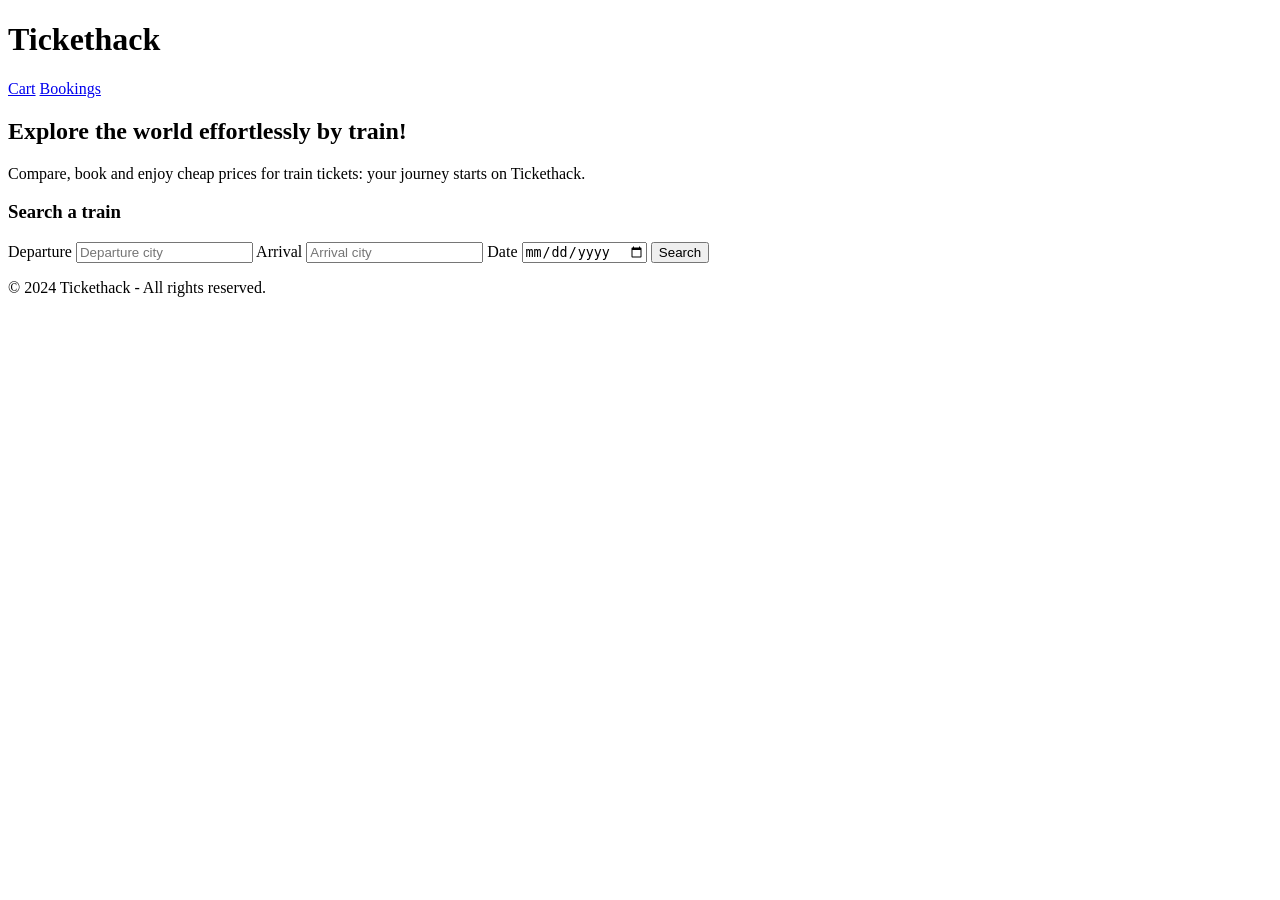
==== index.html @ e7fa50e1 "commit HTML" ====
<!doctype html>
<html lang="en">
  <head>
    <meta charset="UTF-8" />
    <meta name="viewport" content="width=device-width, initial-scale=1.0" />
    <title>Tickethack</title>
  </head>

  <body>
    <!-- ======= HEADER ======= -->
    <header>
      <h1>Tickethack</h1>
      <nav>
        <a href="#">Cart</a>
        <a href="#">Bookings</a>
      </nav>
    </header>

    <!-- ======= MAIN CONTENT ======= -->
    <main>
      <section>
        <h2>Explore the world effortlessly by train!</h2>
        <p>
          Compare, book and enjoy cheap prices for train tickets: your journey
          starts on Tickethack.
        </p>
      </section>

      <section>
        <h3>Search a train</h3>
        <label for="departure">Departure</label>
        <input type="text" id="departure" placeholder="Departure city" />

        <label for="arrival">Arrival</label>
        <input type="text" id="arrival" placeholder="Arrival city" />

        <label for="date">Date</label>
        <input type="date" id="date" />

        <button>Search</button>
      </section>
    </main>

    <!-- ======= FOOTER ======= -->
    <footer>
      <p>&copy; 2024 Tickethack - All rights reserved.</p>
    </footer>
  </body>
</html>
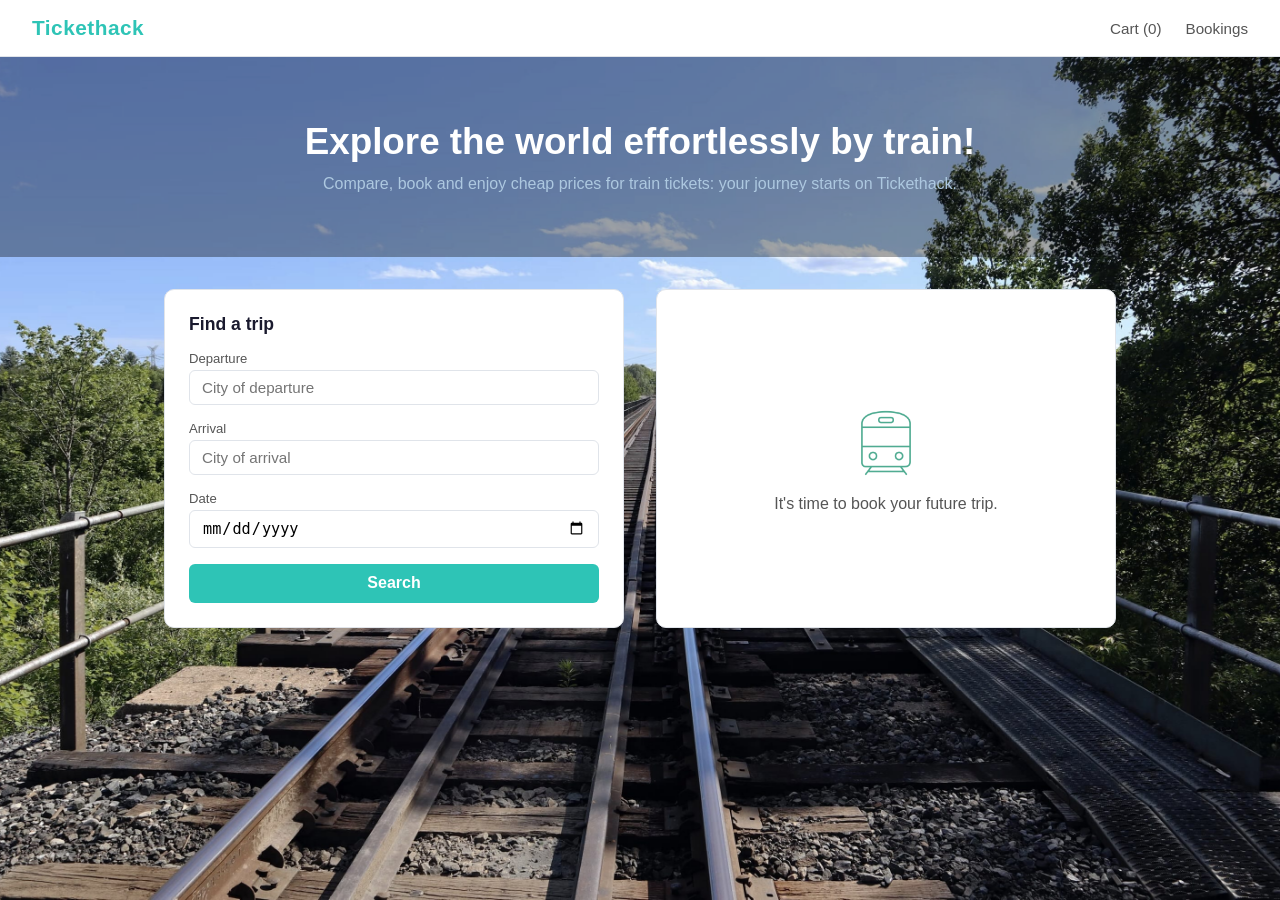
==== commit 43581fa5: "archi frontend homepage trips" ====
--- a/index.html
+++ b/index.html
@@ -1,49 +1,63 @@
 <!doctype html>
-<html lang="en">
+<html lang="fr">
   <head>
     <meta charset="UTF-8" />
     <meta name="viewport" content="width=device-width, initial-scale=1.0" />
-    <title>Tickethack</title>
+    <title>Tickethack – Accueil</title>
+    <link rel="stylesheet" href="css/style.css" />
   </head>
+  <body class="home-page">
+    <!-- NAVBAR -->
+    <nav class="navbar">
+      <a class="brand" href="index.html">Tickethack</a>
+      <div class="nav-links">
+        <a href="cart.html">Cart (<span id="cart-count">0</span>)</a>
+        <a href="booking.html">Bookings</a>
+      </div>
+    </nav>
 
-  <body>
-    <!-- ======= HEADER ======= -->
-    <header>
-      <h1>Tickethack</h1>
-      <nav>
-        <a href="#">Cart</a>
-        <a href="#">Bookings</a>
-      </nav>
-    </header>
-
-    <!-- ======= MAIN CONTENT ======= -->
-    <main>
-      <section>
-        <h2>Explore the world effortlessly by train!</h2>
+    <!-- HERO -->
+    <header class="hero">
+      <div class="hero-overlay">
+        <h1>Explore the world effortlessly by train!</h1>
         <p>
           Compare, book and enjoy cheap prices for train tickets: your journey
           starts on Tickethack.
         </p>
+      </div>
+    </header>
+
+    <!-- MAIN CONTENT : search + results -->
+    <main class="home-layout">
+      <!-- SEARCH FORM -->
+      <section class="search-panel">
+        <h2>Find a trip</h2>
+        <div class="form-group">
+          <label for="departure">Departure</label>
+          <input type="text" id="departure" placeholder="City of departure" />
+        </div>
+        <div class="form-group">
+          <label for="arrival">Arrival</label>
+          <input type="text" id="arrival" placeholder="City of arrival" />
+        </div>
+        <div class="form-group">
+          <label for="date">Date</label>
+          <input type="date" id="date" />
+        </div>
+        <button id="btn-search" class="btn-primary">Search</button>
+        <p id="search-error" class="error-msg hidden"></p>
       </section>
 
-      <section>
-        <h3>Search a train</h3>
-        <label for="departure">Departure</label>
-        <input type="text" id="departure" placeholder="Departure city" />
-
-        <label for="arrival">Arrival</label>
-        <input type="text" id="arrival" placeholder="Arrival city" />
-
-        <label for="date">Date</label>
-        <input type="date" id="date" />
-
-        <button>Search</button>
+      <!-- RESULTS PANEL -->
+      <section class="results-panel">
+        <div id="results-placeholder" class="placeholder-box">
+          <img src="asset/train.png" alt="train" class="train-icon" />
+          <p>It's time to book your future trip.</p>
+        </div>
+        <div id="results-list" class="hidden"></div>
       </section>
     </main>
 
-    <!-- ======= FOOTER ======= -->
-    <footer>
-      <p>&copy; 2024 Tickethack - All rights reserved.</p>
-    </footer>
+    <script src="js/main.js"></script>
   </body>
 </html>
--- a/css/style.css
+++ b/css/style.css
@@ -0,0 +1,347 @@
+/* ============================
+   TICKETHACK – style.css
+   Variables & reset
+   ============================ */
+:root {
+  --green: #2ec4b6;
+  --green-dark: #21a99e;
+  --bg: #f7f8fa;
+  --text: #1a1a2e;
+  --text-light: #555;
+  --card-bg: #ffffff;
+  --border: #e0e4ea;
+  --error: #e63946;
+  --font-display: "Segoe UI", Tahoma, sans-serif;
+}
+
+* {
+  margin: 0;
+  padding: 0;
+  box-sizing: border-box;
+}
+
+html,
+body {
+  min-height: 100%;
+}
+
+body {
+  font-family: var(--font-display);
+  background: var(--bg);
+  color: var(--text);
+}
+
+body.home-page {
+  background: url("../asset/background.jpg") no-repeat center center fixed;
+  background-size: cover;
+}
+
+a {
+  text-decoration: none;
+  color: inherit;
+}
+
+/* ============================
+   NAVBAR
+   ============================ */
+.navbar {
+  display: flex;
+  justify-content: space-between;
+  align-items: center;
+  padding: 1rem 2rem;
+  background: #fff;
+  border-bottom: 1px solid var(--border);
+  position: sticky;
+  top: 0;
+  z-index: 100;
+}
+
+.brand {
+  font-size: 1.3rem;
+  font-weight: 700;
+  color: var(--green);
+  letter-spacing: 0.5px;
+}
+
+.nav-links {
+  display: flex;
+  gap: 1.5rem;
+}
+
+.nav-links a {
+  color: var(--text-light);
+  font-size: 0.95rem;
+  transition: color 0.2s;
+}
+
+.nav-links a:hover,
+.nav-links a.active {
+  color: var(--text);
+  font-weight: 600;
+}
+
+/* ============================
+   HERO (index only)
+   ============================ */
+.hero {
+  background: rgba(0, 0, 0, 0.35);
+  color: #fff;
+  padding: 4rem 2rem;
+  text-align: center;
+}
+
+.hero-overlay h1 {
+  font-size: 2.3rem;
+  margin-bottom: 0.75rem;
+}
+
+.hero-overlay p {
+  color: #adc8e0;
+  font-size: 1rem;
+}
+
+/* ============================
+   HOME LAYOUT (search + results)
+   ============================ */
+.home-layout {
+  display: grid;
+  grid-template-columns: 1fr 1fr;
+  gap: 2rem;
+  max-width: 1000px;
+  margin: 2rem auto;
+  padding: 0 1.5rem;
+}
+
+@media (max-width: 700px) {
+  .home-layout {
+    grid-template-columns: 1fr;
+  }
+}
+
+/* ============================
+   SEARCH PANEL
+   ============================ */
+.search-panel {
+  background: var(--card-bg);
+  border: 1px solid var(--border);
+  border-radius: 10px;
+  padding: 1.5rem;
+}
+
+.search-panel h2 {
+  margin-bottom: 1rem;
+  font-size: 1.1rem;
+}
+
+.form-group {
+  display: flex;
+  flex-direction: column;
+  margin-bottom: 1rem;
+}
+
+.form-group label {
+  font-size: 0.82rem;
+  color: var(--text-light);
+  margin-bottom: 4px;
+}
+
+.form-group input {
+  border: 1px solid var(--border);
+  border-radius: 6px;
+  padding: 0.5rem 0.75rem;
+  font-size: 0.95rem;
+  outline: none;
+  transition: border-color 0.2s;
+}
+
+.form-group input:focus {
+  border-color: var(--green);
+}
+
+.btn-primary {
+  width: 100%;
+  padding: 0.65rem;
+  background: var(--green);
+  color: #fff;
+  border: none;
+  border-radius: 6px;
+  font-size: 1rem;
+  font-weight: 600;
+  cursor: pointer;
+  transition: background 0.2s;
+}
+
+.btn-primary:hover {
+  background: var(--green-dark);
+}
+
+/* ============================
+   RESULTS PANEL
+   ============================ */
+.results-panel {
+  min-height: 200px;
+}
+
+.placeholder-box {
+  display: flex;
+  flex-direction: column;
+  align-items: center;
+  justify-content: center;
+  height: 100%;
+  min-height: 200px;
+  background: var(--card-bg);
+  border: 1px solid var(--border);
+  border-radius: 10px;
+  color: var(--text-light);
+  gap: 0.75rem;
+  padding: 2rem;
+  text-align: center;
+}
+
+.train-icon {
+  width: 5rem;
+  height: 5rem;
+  object-fit: contain;
+}
+
+/* ============================
+   TRIP CARD (search results + cart + bookings)
+   ============================ */
+.trip-card {
+  background: var(--card-bg);
+  border: 1px solid var(--border);
+  border-radius: 10px;
+  padding: 1rem 1.25rem;
+  margin-bottom: 1rem;
+  display: flex;
+  justify-content: space-between;
+  align-items: center;
+  gap: 1rem;
+  flex-wrap: wrap;
+}
+
+.trip-info {
+  flex: 1;
+}
+
+.trip-route {
+  font-weight: 700;
+  font-size: 1rem;
+  margin-bottom: 4px;
+}
+
+.trip-detail {
+  font-size: 0.82rem;
+  color: var(--text-light);
+}
+
+.trip-price {
+  font-weight: 700;
+  font-size: 1.05rem;
+  color: var(--green-dark);
+  white-space: nowrap;
+}
+
+.trip-actions {
+  display: flex;
+  gap: 0.5rem;
+}
+
+.btn-secondary {
+  padding: 0.4rem 0.9rem;
+  background: transparent;
+  border: 1.5px solid var(--green);
+  color: var(--green);
+  border-radius: 6px;
+  font-size: 0.85rem;
+  cursor: pointer;
+  transition: all 0.2s;
+}
+
+.btn-secondary:hover {
+  background: var(--green);
+  color: #fff;
+}
+
+.btn-danger {
+  padding: 0.4rem 0.9rem;
+  background: transparent;
+  border: 1.5px solid var(--error);
+  color: var(--error);
+  border-radius: 6px;
+  font-size: 0.85rem;
+  cursor: pointer;
+  transition: all 0.2s;
+}
+
+.btn-danger:hover {
+  background: var(--error);
+  color: #fff;
+}
+
+/* ============================
+   PAGES (cart / booking)
+   ============================ */
+.page-layout {
+  max-width: 800px;
+  margin: 2rem auto;
+  padding: 2rem 1.5rem;
+  background: #fff;
+  border-radius: 18px;
+  box-shadow: 0 20px 50px rgba(0, 0, 0, 0.08);
+}
+
+.page-title {
+  font-size: 1.6rem;
+  margin-bottom: 1.5rem;
+}
+
+.empty-msg {
+  color: var(--text-light);
+  font-style: italic;
+}
+
+/* ============================
+   CART FOOTER
+   ============================ */
+#cart-footer {
+  border-top: 1px solid var(--border);
+  padding-top: 1.25rem;
+  margin-top: 0.5rem;
+  display: flex;
+  justify-content: space-between;
+  align-items: center;
+  flex-wrap: wrap;
+  gap: 1rem;
+}
+
+.total-label {
+  font-size: 1.1rem;
+}
+
+#cart-footer .btn-primary {
+  width: auto;
+  padding: 0.65rem 2rem;
+}
+
+/* ============================
+   COUNTDOWN (bookings)
+   ============================ */
+.countdown {
+  font-size: 0.8rem;
+  color: var(--text-light);
+  margin-top: 4px;
+}
+
+/* ============================
+   UTILS
+   ============================ */
+.hidden {
+  display: none !important;
+}
+
+.error-msg {
+  color: var(--error);
+  font-size: 0.85rem;
+  margin-top: 0.5rem;
+}
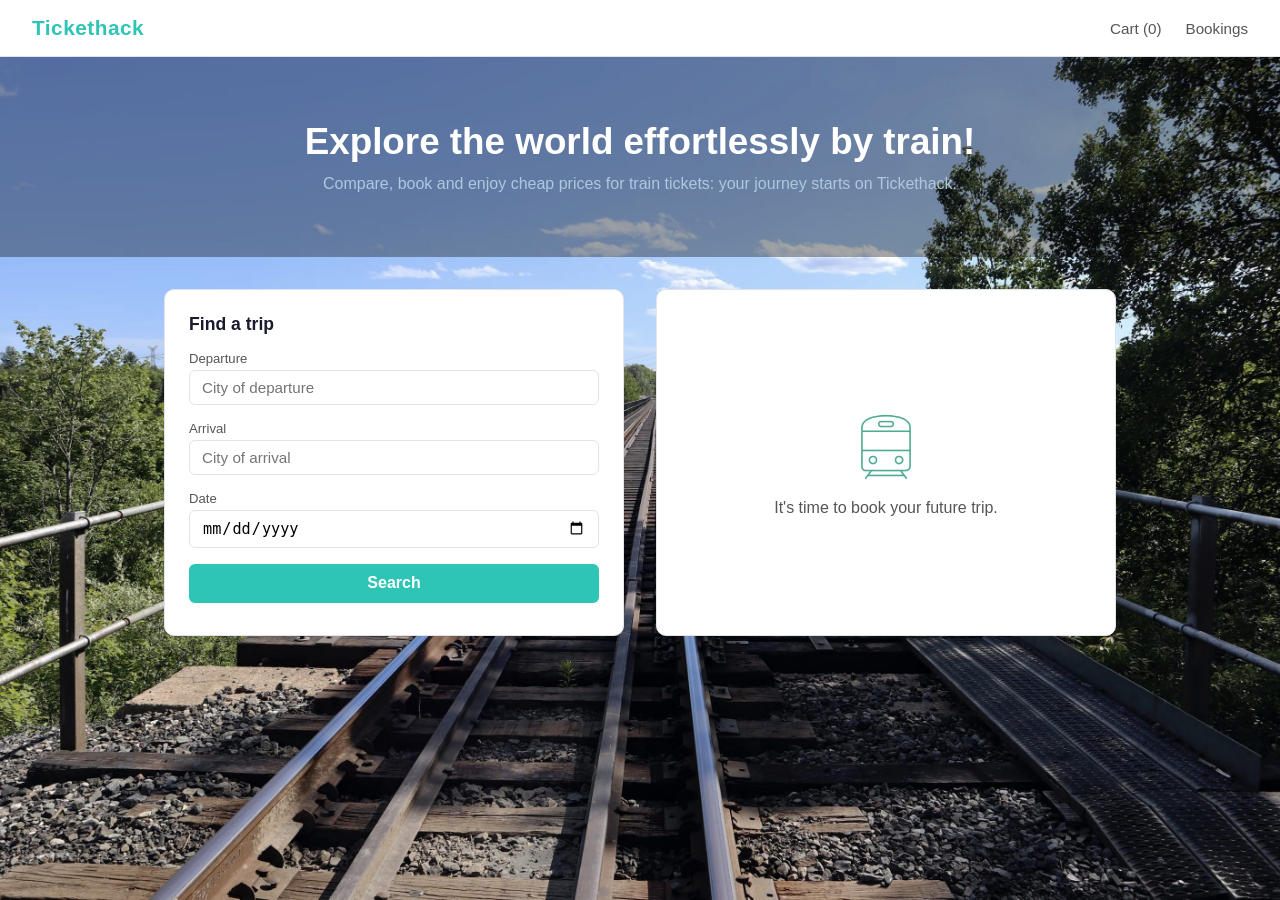
==== commit 063347f0: "create Fetch search and DOM data from main.js" ====
--- a/index.html
+++ b/index.html
@@ -54,7 +54,8 @@
           <img src="asset/train.png" alt="train" class="train-icon" />
           <p>It's time to book your future trip.</p>
         </div>
-        <div id="results-list" class="hidden"></div>
+        <!-- <div id="results-list" class="hidden"></div> -->
+        <div id="results-list" style="display:none;"></div>
       </section>
     </main>
 
--- a/css/style.css
+++ b/css/style.css
@@ -128,6 +128,21 @@
   padding: 1.5rem;
 }
 
+/* Results list: scrollable, same height as search panel */
+#results-list {
+  width: 100%;
+  max-height: 480px;
+  overflow-y: auto;
+  display: none; /* hidden by default, JS sets display:block */
+}
+
+/* Keep results panel from growing taller than the search panel */
+.results-panel {
+  min-height: 200px;
+  max-height: 480px;
+  overflow: hidden;
+}
+
 .search-panel h2 {
   margin-bottom: 1rem;
   font-size: 1.1rem;
@@ -211,13 +226,12 @@
   background: var(--card-bg);
   border: 1px solid var(--border);
   border-radius: 10px;
-  padding: 1rem 1.25rem;
-  margin-bottom: 1rem;
-  display: flex;
-  justify-content: space-between;
+  padding: 1rem 1.5rem;
+  margin-bottom: 0.75rem;
+  display: flex;
   align-items: center;
+  flex-wrap: nowrap;
   gap: 1rem;
-  flex-wrap: wrap;
 }
 
 .trip-info {
@@ -227,9 +241,18 @@
 .trip-route {
   font-weight: 700;
   font-size: 1rem;
-  margin-bottom: 4px;
-}
-
+  flex: 1;                /* takes all available space, pushes rest right */
+  white-space: nowrap;
+}
+
+
+.trip-time {
+  font-size: 0.95rem;
+  color: var(--text-light);
+  white-space: nowrap;
+  min-width: 45px;
+  text-align: right;
+}
 .trip-detail {
   font-size: 0.82rem;
   color: var(--text-light);
@@ -237,9 +260,11 @@
 
 .trip-price {
   font-weight: 700;
-  font-size: 1.05rem;
-  color: var(--green-dark);
+  font-size: 1rem;
+  color: var(--text);
   white-space: nowrap;
+  min-width: 55px;
+  text-align: right;
 }
 
 .trip-actions {
@@ -277,6 +302,21 @@
 .btn-danger:hover {
   background: var(--error);
   color: #fff;
+}
+
+.btn-book {
+  padding: 0.4rem 0.9rem;
+  background: var(--green);
+  color: #fff;
+  border: none;
+  border-radius: 6px;
+  font-size: 0.85rem;
+  cursor: pointer;
+  transition: background 0.2s;
+}
+
+.btn-book:hover {
+  background: var(--green-dark);
 }
 
 /* ============================
@@ -336,9 +376,6 @@
 /* ============================
    UTILS
    ============================ */
-.hidden {
-  display: none !important;
-}
 
 .error-msg {
   color: var(--error);
